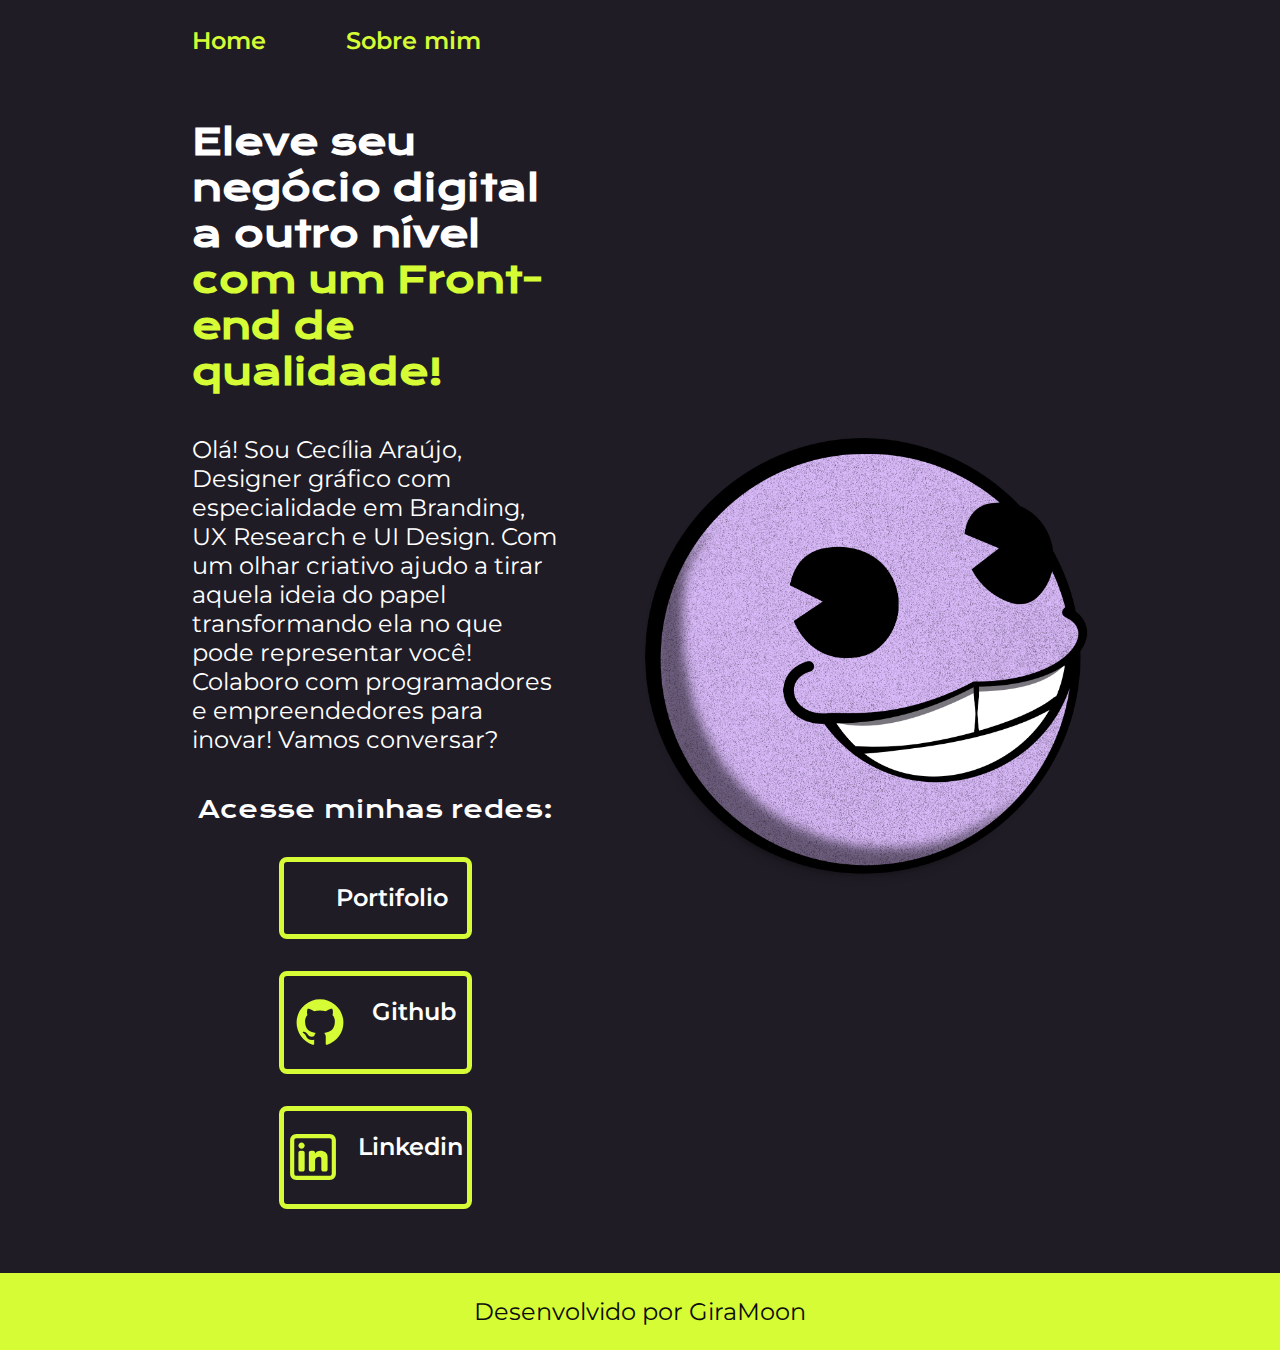
==== index.html @ b246311b "Arquivos adicionados" ====
<!DOCTYPE html>
<html lang="pt-br">
<head>
    <meta charset="UTF-8">
    <meta name="viewport" content="width=device-width, initial-scale=1.0">
    <link rel="stylesheet" href="/style/style.css">
    <title>Portifolio</title>
</head>
<body>
    
    <header class="cabecalho">
        <nav class="cabecalho__menu">
            <a class="cabecalho__menu__link" href="index.html">Home</a>
            <a class="cabecalho__menu__link" href="about.html">Sobre mim</a>
        </nav>
    </header>

    <main class="apresentacao">
            <section class="apresentacao__conteudo">
                <h1 class="apresentacao__conteudo__titulo">Eleve seu negócio digital a outro nível <strong class="titulo-destaque">
                    com um Front-end de qualidade!</strong></h1>
                    <p class="apresentacao__conteudo__texto">Olá! Sou Cecília Araújo,  Designer gráfico com especialidade em Branding, UX Research e UI Design. Com um olhar criativo ajudo a tirar 
                        aquela ideia do papel transformando ela no que pode representar você! 
                        Colaboro com programadores e empreendedores para inovar! Vamos conversar?</p>
            
                        <div class="apresentacao__links">
                            <h2 class="apresentacao__links__subtitulo">Acesse minhas redes:</h2>
                            <a class="apresentacao__links__navegacao" href="https://ceciliaar4ujo.wixsite.com/portfolio" >
                                <img  class=/assets/moon.svg" alt="">
                                Portifolio</a>
                            <a class="apresentacao__links__navegacao" href="https://github.com/CeciliaAr4">
                                <img class="icones" src="/assets/github.svg" alt="logo github um polvo com um tentaculo levantado">
                                Github</a>
                            <a class="apresentacao__links__navegacao" href="www.linkedin.com/in/cecilia-araujocr">
                                <img  class="icones" src="/assets/linkedin.svg" alt="logo com um 'i' e um 'n'">
                                Linkedin</a>
                        </div>
            </section>
            <img class="apresentacao__imagem" src="/assets/GiraMoon1.png" alt="">



            
                    
    </main>

    <footer class="rodape">
        <p>Desenvolvido por GiraMoon</p>
    </footer>
    
</body>
</html>
---- style/style.css ----
@import url('https://fonts.googleapis.com/css2?family=Krona+One&family=Montserrat:ital,wght@0,100..900;1,100..900&display=swap');

:root {
    --cor-primaria: #201C26;
    --cor-secundaria:#0D0D0E; 
    --cor-terciaria: #D5FC34;
    --cor-quarternaria: #ffffff;


    --fonte-primaria: "Krona One", sans-serif;
    --fonte-secundaria: "Montserrat", sans-serif;
    
}



*{
    margin: 0;
    padding: 0;
}

body {
    box-sizing: border-box;
    background-color: var(--cor-primaria);
    color: var(--cor-quarternaria);
}

.cabecalho {
    padding: 2% 0% 0% 15%;
}

.cabecalho__menu {
  display: flex;
  gap: 80px;  
}



.cabecalho__menu__link {
    font-family: var(--fonte-secundaria);
    font-size: 1.5rem;
    font-weight: 600;
    color: var(--cor-terciaria);
    text-decoration: none;
}



.apresentacao {
    padding: 5% 15%;
    display: flex; 
    align-items: center; 
    justify-content: space-between;
    gap: 82px;
}
.apresentacao__conteudo {
    width: 50%;
    display: flex;
    flex-direction: column;
    gap: 40px;
}

.apresentacao__conteudo__titulo {
    font-size: 2.25rem;
    font-family: var(--fonte-primaria);
}

.titulo-destaque {
    color: var(--cor-terciaria);
}


.apresentacao__conteudo__texto {
    font-family: var(--fonte-secundaria);
    font-size: 1.5rem;
}

.apresentacao__links {
    display: flex;
    flex-direction: column;
    justify-content: space-between;
    align-items: center;
    gap: 32px;
}

.apresentacao__links__subtitulo {
    font-family: var(--fonte-primaria);
    font-weight: 400;
    font-size: 1.5rem;
}



.apresentacao__links__navegacao {
    display: flex;
    justify-content: center;
    justify-content: space-evenly;
    gap: 16px;
    border: 5px solid var(--cor-terciaria);
    width: 50%;
    text-align: center;
    border-radius: 8px;
    font-size: 1.5rem;
    font-weight: 600;
    padding: 21.5px 0; 
    font-family: var(--fonte-secundaria);
    text-decoration:none;
    color: var(--cor-quarternaria);
}

.apresentacao__links__link:hover {
    background-color: var(--cor-secundaria);
  }

.icones{
    width: 50px;
    height: 50px;
}



.apresentacao__imagem{
    width: 50%;
    
}

.rodape {
    padding: 24px;
    background-color: var(--cor-terciaria);
    color: var(--cor-secundaria);
    text-align: center;
    font-family: var(--fonte-secundaria);
    font-size: 1.5rem;
    font-weight: 400;

}

@media (max-width: 1200px){

    .cabecalho{
        padding: 14%;
    }

    .cabecalho__menu {
        justify-content: center;
    }

    .apresentacao{
        flex-direction: column-reverse;
        padding: 5%;
    }

    .apresentacao__conteudo {
        width: auto;
    }

}
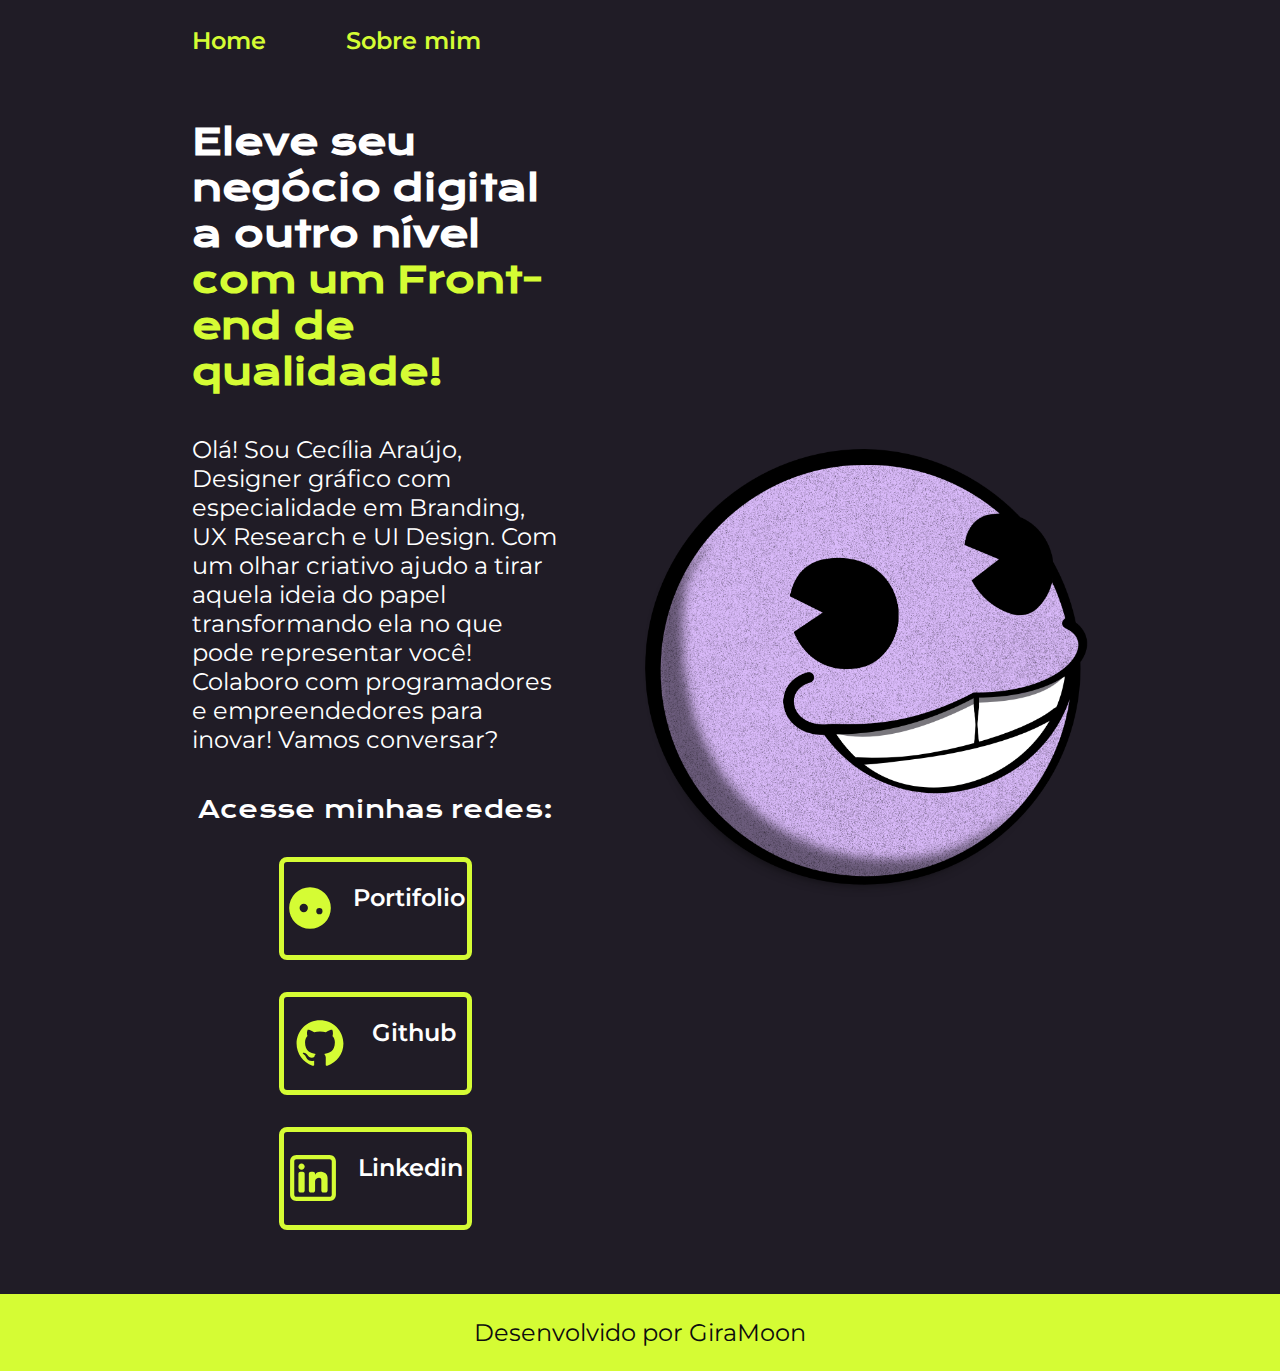
==== commit 9db11d18: "Add icon" ====
--- a/index.html
+++ b/index.html
@@ -4,6 +4,7 @@
     <meta charset="UTF-8">
     <meta name="viewport" content="width=device-width, initial-scale=1.0">
     <link rel="stylesheet" href="/style/style.css">
+    <link rel="icon" href="/assets/GiraMoon1.png" type="image/x-icon">
     <title>Portifolio</title>
 </head>
 <body>
@@ -26,7 +27,7 @@
                         <div class="apresentacao__links">
                             <h2 class="apresentacao__links__subtitulo">Acesse minhas redes:</h2>
                             <a class="apresentacao__links__navegacao" href="https://ceciliaar4ujo.wixsite.com/portfolio" >
-                                <img  class=/assets/moon.svg" alt="">
+                                <img  class="icones" src="assets/moon.svg" alt="">
                                 Portifolio</a>
                             <a class="apresentacao__links__navegacao" href="https://github.com/CeciliaAr4">
                                 <img class="icones" src="/assets/github.svg" alt="logo github um polvo com um tentaculo levantado">
